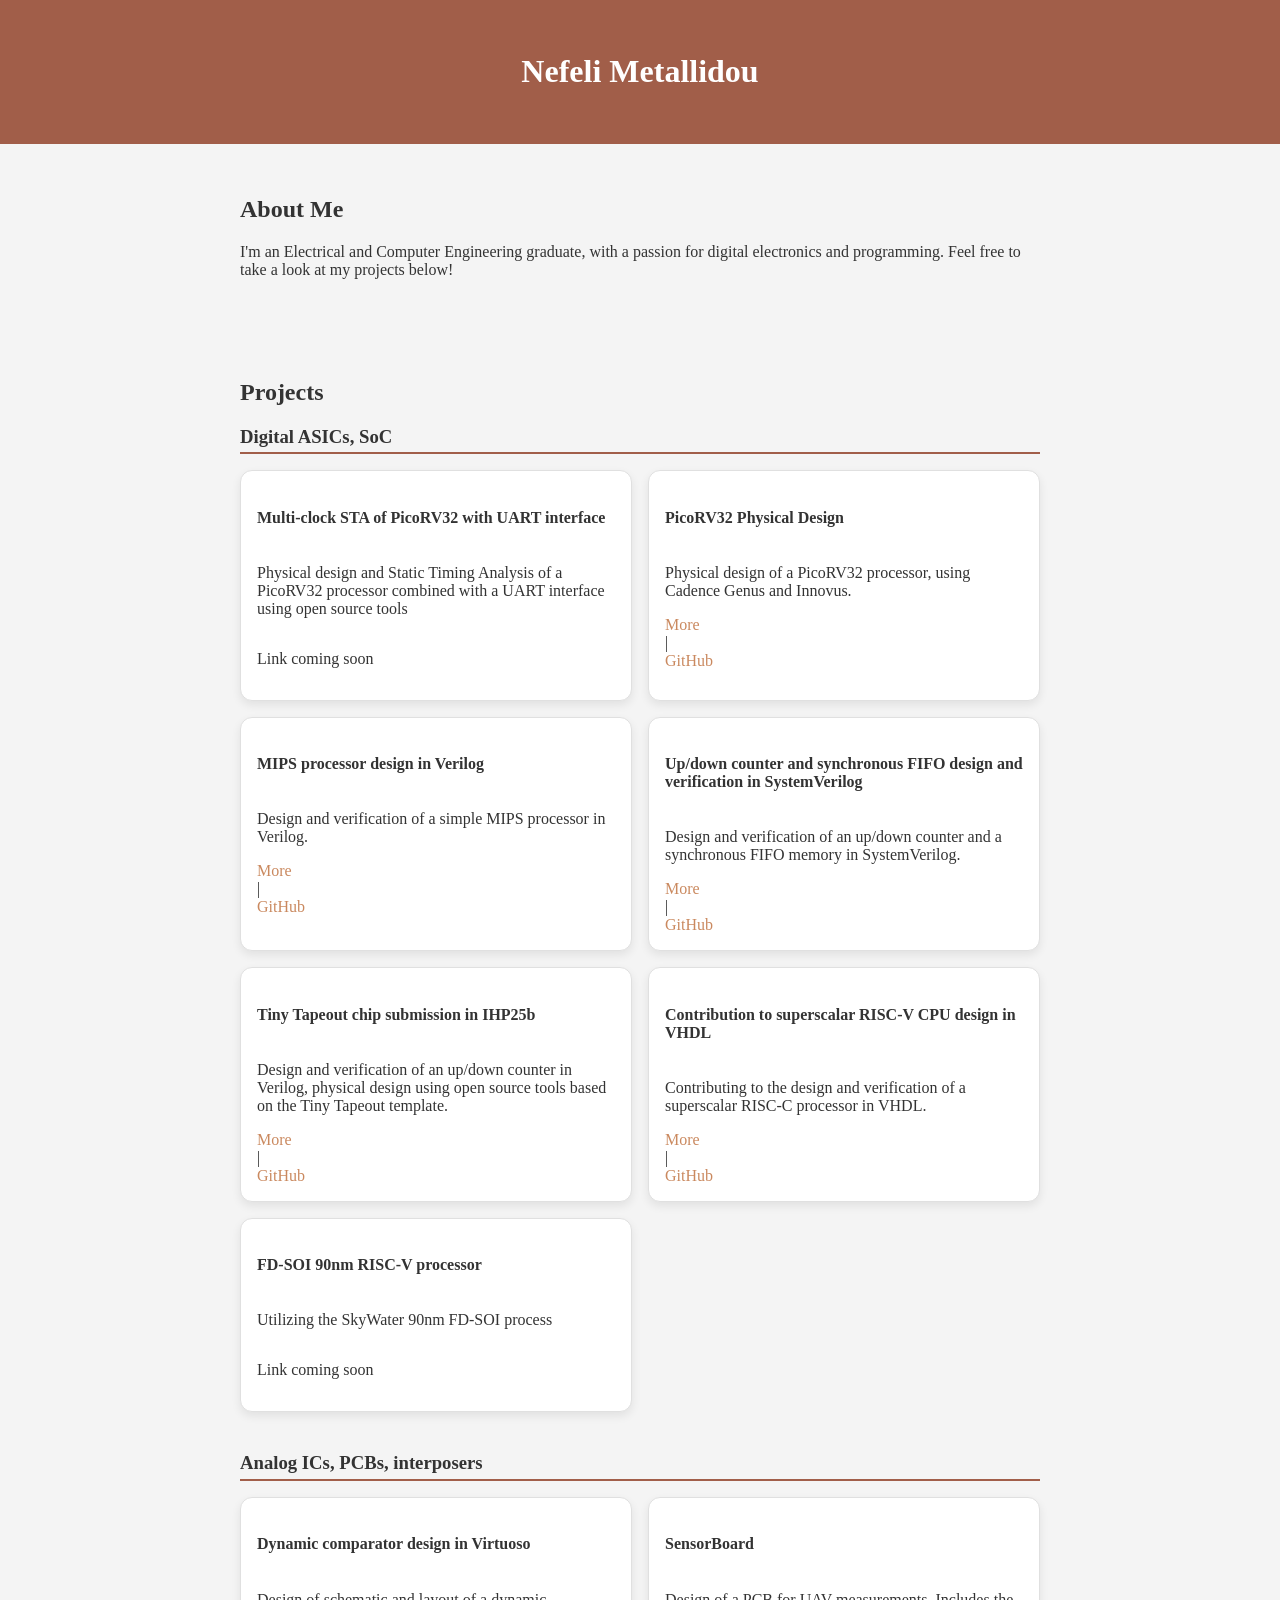
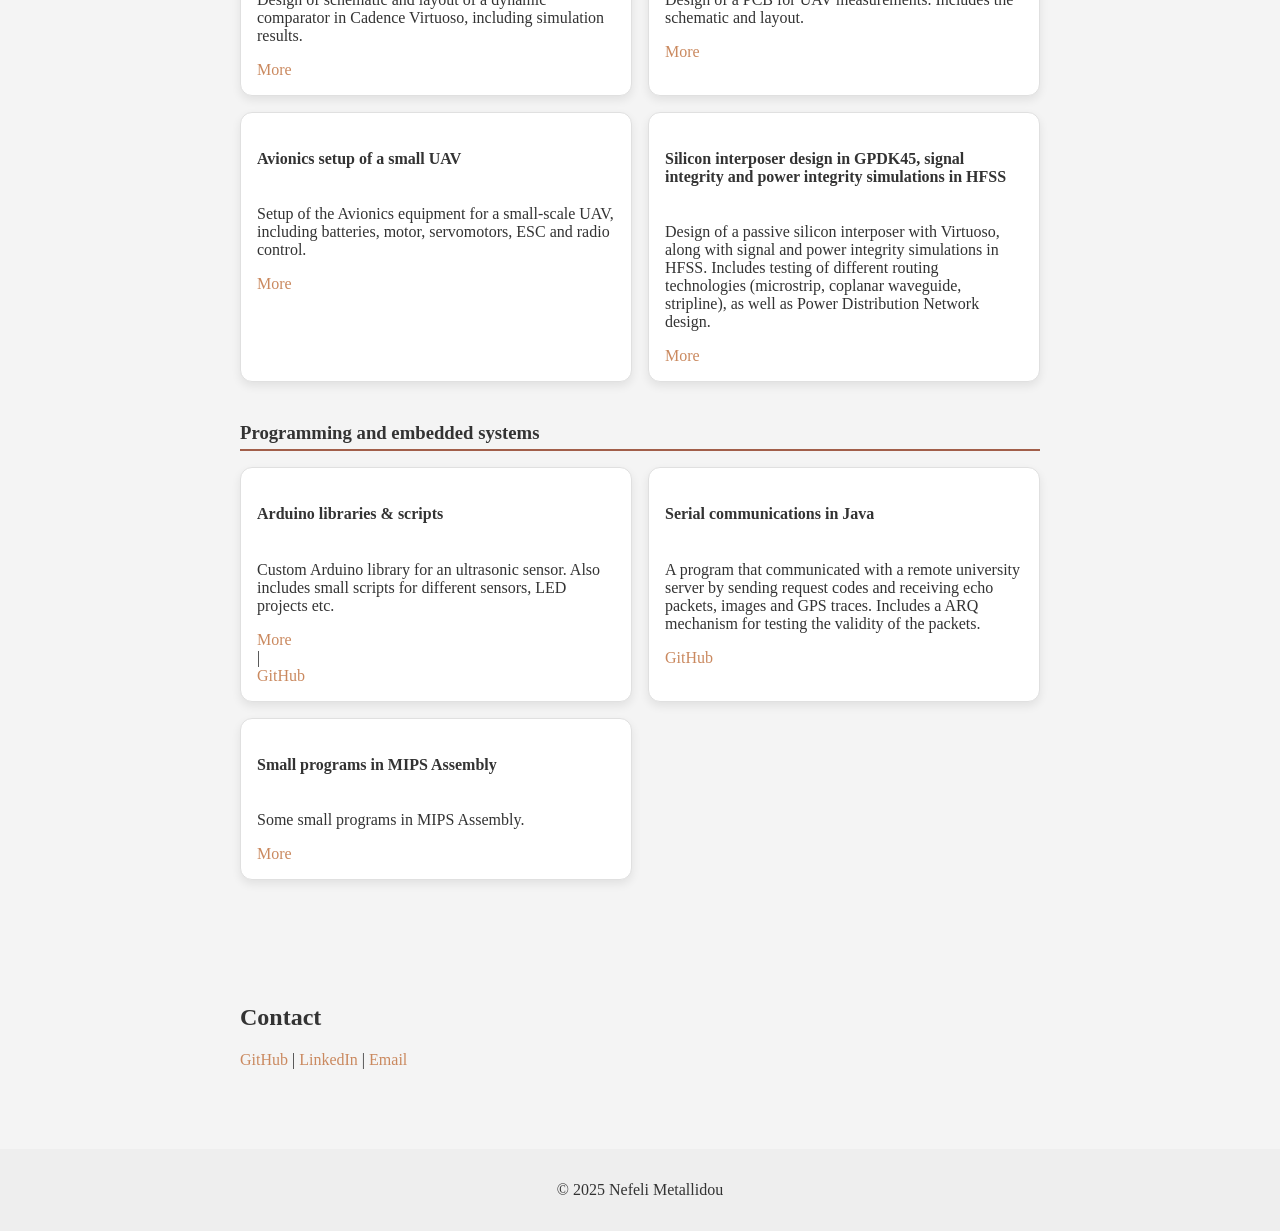
==== index.html @ 7802fba4 "Add files via upload" ====
<!DOCTYPE html>
<html lang="en">
<head>
  <meta charset="UTF-8" />
  <meta name="viewport" content="width=device-width, initial-scale=1.0" />
  <title>Nefeli Metallidou</title>
  <style>
    body {
      font-family: Verdana;
      background: #f4f4f4;
      color: #333;
      margin: 0;
      padding: 0;
    }
    header {
      background: #A15E49;
      color: white;
      padding: 2rem;
      text-align: center;
    }
    section {
      padding: 2rem;
      max-width: 800px;
      margin: auto;
    }
	.project-section {
	  margin-bottom: 2.5rem;
	}

	.project-section h3 {
	  border-bottom: 2px solid #A15E49;
	  padding-bottom: 0.3rem;
	  margin-bottom: 1rem;
	}

	.projects {
	  display: grid;
	  grid-template-columns: repeat(auto-fit, minmax(280px, 1fr));
	  gap: 1rem;
	}

	.project-card {
	  background: #ffffff;
	  padding: 1rem;
	  border-radius: 12px;
	  box-shadow: 0 4px 10px rgba(0, 0, 0, 0.08);
	  border: 1px solid #e0e0e0;
	  transition: transform 0.2s ease, box-shadow 0.2s ease;
	  display: flex;
	  flex-direction: column;
	  overflow: hidden;
	}

	.project-card:hover {
	  transform: translateY(-4px);
	  box-shadow: 0 8px 16px rgba(0, 0, 0, 0.12);
	}

	.project-image {
	  width: 100%;
	  height: auto;
	  border-radius: 8px;
	  margin-bottom: 1rem;
	  object-fit: cover;
	}

	.project-content h4 {
	  margin: 0 0 0.5rem;
	  font-size: 1.1rem;
	  color: #2c3e50;
	}

	.project-content p {
	  font-size: 0.95rem;
	  color: #555;
	  margin-bottom: 1rem;
	}

	.project-link {
	  color: #3498db;
	  font-weight: bold;
	  text-decoration: none;
	}

	.project-link:hover {
	  text-decoration: underline;
	}
	
    footer {
      text-align: center;
      padding: 1rem;
      background: #eee;
      margin-top: 2rem;
    }
    a {
      color: #CA895F;
      text-decoration: none;
    }
  </style>
</head>
<body>

  <header>
    <h1>Nefeli Metallidou</h1>
    <p></p>
  </header>

  <section>
    <h2>About Me</h2>
    <p>
      I'm an Electrical and Computer Engineering graduate, with a passion for digital electronics and programming. Feel free to take a look at my projects below!
    </p>
  </section>

  <section>
    <h2>Projects</h2>
	
	<!-- Digital section -->
	<div class="project-section">
		<h3>Digital ASICs, SoC</h3>
		<div class="projects">
			<div class="project-card">
				<h4>Multi-clock STA of PicoRV32 with UART interface</h4>
				<p>Physical design and Static Timing Analysis of a PicoRV32 processor combined with a UART interface using open source tools</p>
				<p>Link coming soon</p>
			 </div>
			 <div class="project-card">
				<h4>PicoRV32 Physical Design</h4>
				<p>Physical design of a PicoRV32 processor, using Cadence Genus and Innovus.</p>
				<a href="proj-picorv-physical.html">More</a> | <a href="https://github.com/nefelimet/picorv32-physical-design" target="_blank">GitHub</a>
			 </div>
			 <div class="project-card">
				<h4>MIPS processor design in Verilog</h4>
				<p>Design and verification of a simple MIPS processor in Verilog.</p>
				<a href="proj-mips-verilog.html">More</a> | <a href="https://github.com/nefelimet/mips-verilog" target="_blank">GitHub</a>
			 </div>
			 <div class="project-card">
				<h4>Up/down counter and synchronous FIFO design and verification in SystemVerilog</h4>
				<p>Design and verification of an up/down counter and a synchronous FIFO memory in SystemVerilog.</p>
				<a href="proj-systemverilog.html">More</a> | <a href="https://github.com/nefelimet/SystemVerilog-project" target="_blank">GitHub</a>
			 </div>
			 <div class="project-card">
				<h4>Tiny Tapeout chip submission in IHP25b</h4>
				<p>Design and verification of an up/down counter in Verilog, physical design using open source tools based on the Tiny Tapeout template.</p>
				<a href="proj-tiny-tapeout.html">More</a> | <a href="https://github.com/nefelimet/tt-updown-counter" target="_blank">GitHub</a>
			 </div>
			 <div class="project-card">
				<h4>Contribution to superscalar RISC-V CPU design in VHDL</h4>
				<p>Contributing to the design and verification of a superscalar RISC-C processor in VHDL.</p>
				<a href="proj-contrib-superscalar.html">More</a> | <a href="https://github.com/NoridelHerron/SUPERSCALAR_CPU" target="_blank">GitHub</a>
			 </div>
			<div class="project-card">
				<h4>FD-SOI 90nm RISC-V processor</h4>
				<p>Utilizing the SkyWater 90nm FD-SOI process</p>
				<p>Link coming soon</p>
			</div>
		</div>
	</div>
	
	
	<!-- Analog section -->
	<div class="project-section">
		<h3>Analog ICs, PCBs, interposers</h3>
		<div class="projects">
			<div class="project-card">
				<h4>Dynamic comparator design in Virtuoso</h4>
				<p>Design of schematic and layout of a dynamic comparator in Cadence Virtuoso, including simulation results.</p>
				<a href="proj-dyn-comp.html">More</a>
			</div>
			<div class="project-card">
				<h4>SensorBoard</h4>
				<p>Design of a PCB for UAV measurements. Includes the schematic and layout.</p>
				<a href="proj-sensor-board.html">More</a>
			</div>
			<div class="project-card">
				<h4>Avionics setup of a small UAV</h4>
				<p>Setup of the Avionics equipment for a small-scale UAV, including batteries, motor, servomotors, ESC and radio control.</p>
				<a href="proj-avionics.html">More</a>
			</div>
			<div class="project-card">
				<h4>Silicon interposer design in GPDK45, signal integrity and power integrity simulations in HFSS</h4>
				<p>Design of a passive silicon interposer with Virtuoso, along with signal and power integrity simulations in HFSS. Includes testing of different routing technologies (microstrip, coplanar waveguide, stripline), as well as Power Distribution Network design.</p>
				<a href="proj-interposer.html">More</a>
			</div>
		</div>
	</div>
	
	
	<!-- Other section -->
	<div class="project-section">
		<h3>Programming and embedded systems</h3>
		<div class="projects">
			<div class="project-card">
				<h4>Arduino libraries & scripts</h4>
				<p>Custom Arduino library for an ultrasonic sensor. Also includes small scripts for different sensors, LED projects etc.</p>
				<a href="proj-arduino.html">More</a> | <a href="https://github.com/nefelimet/Arduino-Projects" target="_blank">GitHub</a>
			</div>
			<div class="project-card">
				<h4>Serial communications in Java</h4>
				<p>A program that communicated with a remote university server by sending request codes and receiving echo packets, images and GPS traces. Includes a ARQ mechanism for testing the validity of the packets.</p>
				<a href="https://github.com/nefelimet/picorv32-physical-design" target="_blank">GitHub</a>
			</div>
			<div class="project-card">
				<h4>Small programs in MIPS Assembly</h4>
				<p>Some small programs in MIPS Assembly.</p>
				<a href="proj-assembly.html">More</a>
			</div>
		</div>
	</div>
	

	
	
  </section>

  <section>
    <h2>Contact</h2>
    <p>
      <a href="https://github.com/nefelimet" target="_blank">GitHub</a> |
      <a href="https://linkedin.com/in/nefeli-metallidou" target="_blank">LinkedIn</a> |
      <a href="mailto:met.nefeli@gmail.com">Email</a>
    </p>
  </section>

  <footer>
    <p>© 2025 Nefeli Metallidou</p>
  </footer>

</body>
</html>
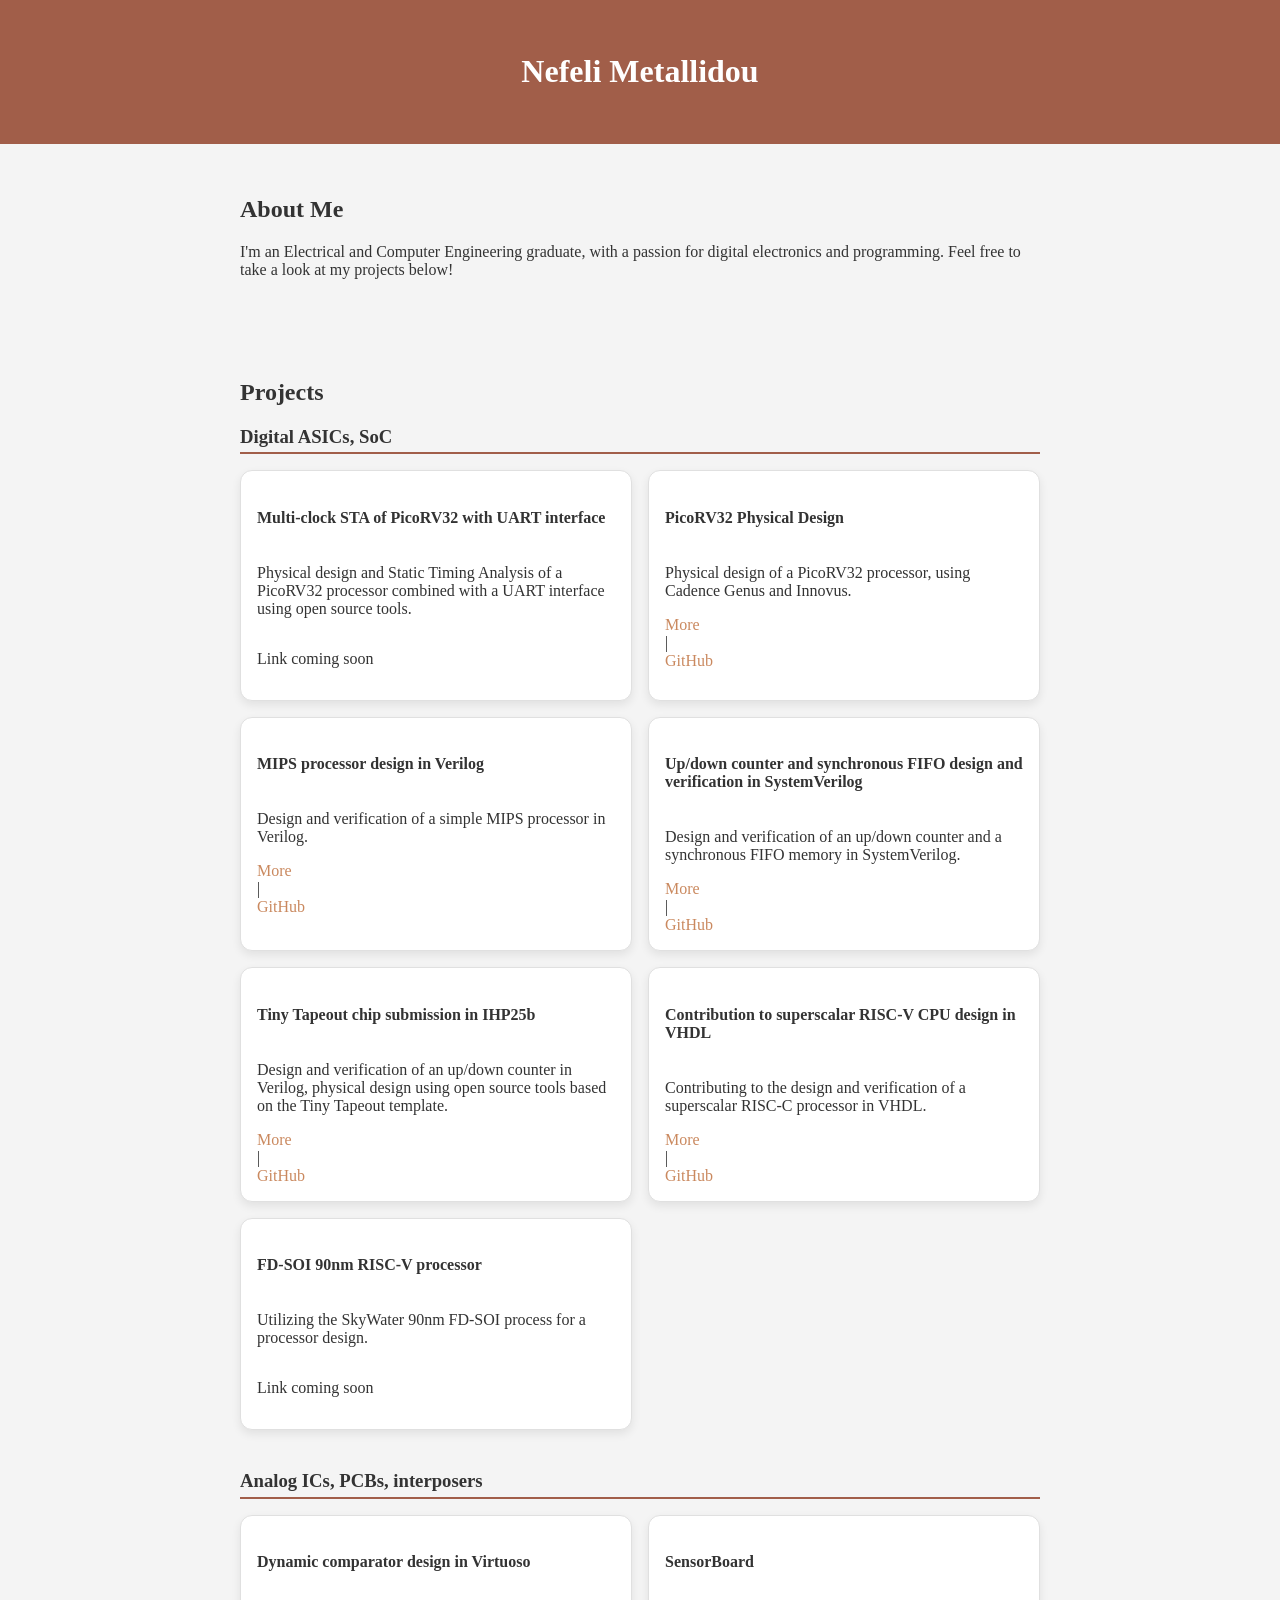
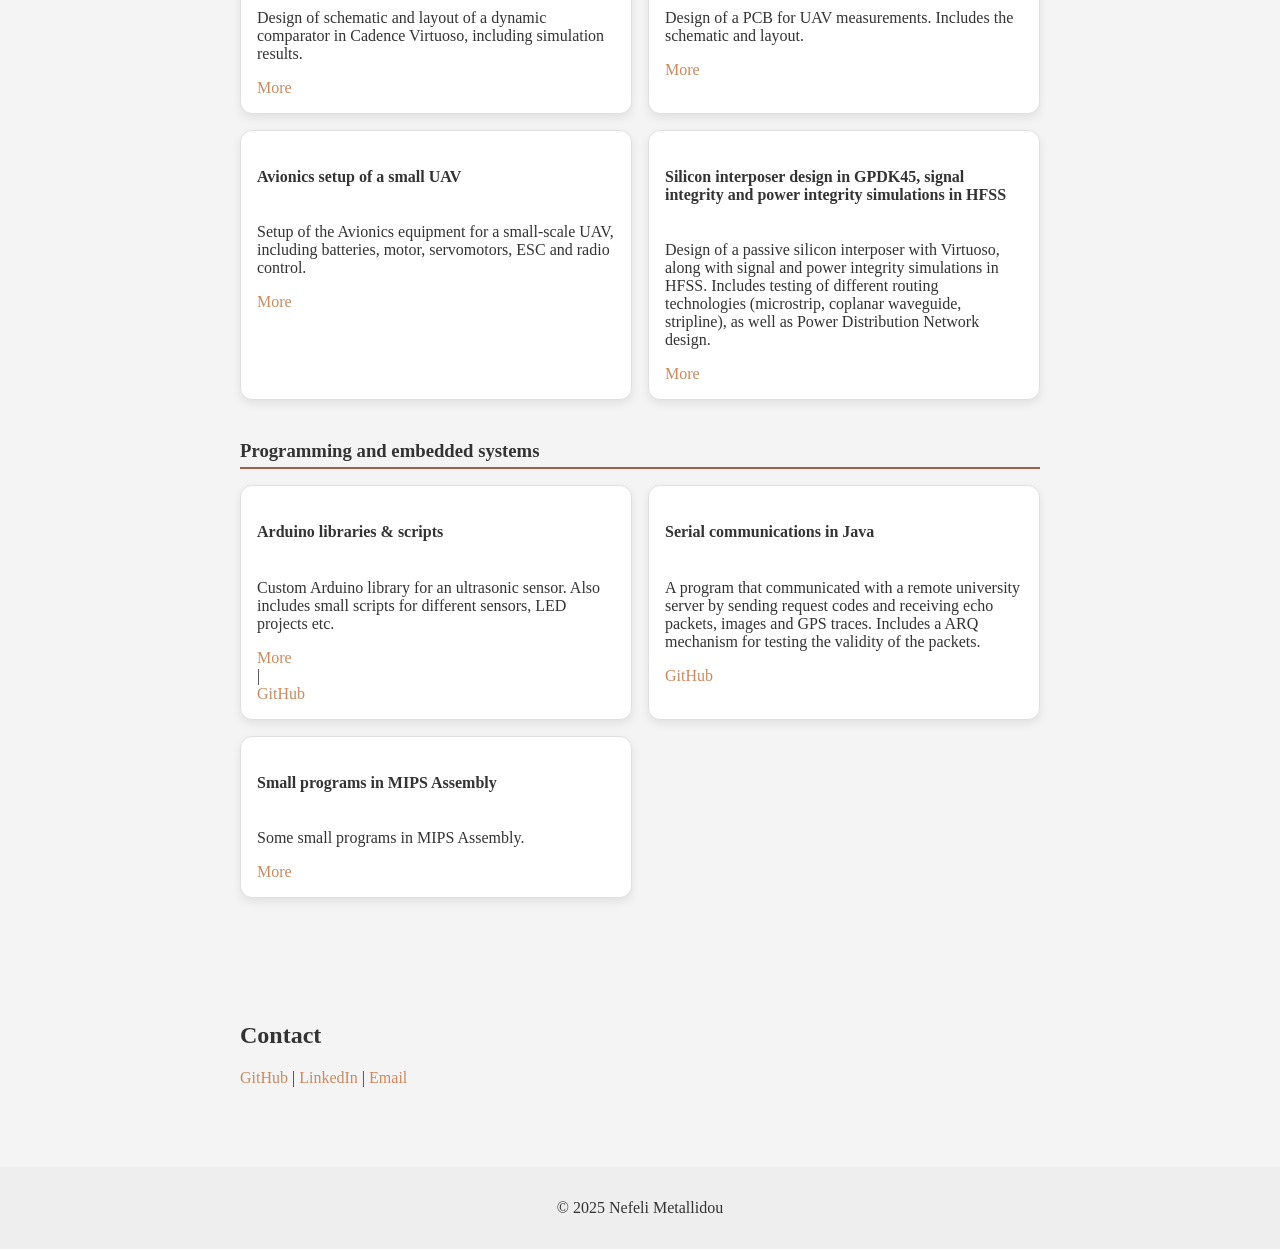
==== commit 1153b8d0: "Update index.html" ====
--- a/index.html
+++ b/index.html
@@ -121,7 +121,7 @@
 		<div class="projects">
 			<div class="project-card">
 				<h4>Multi-clock STA of PicoRV32 with UART interface</h4>
-				<p>Physical design and Static Timing Analysis of a PicoRV32 processor combined with a UART interface using open source tools</p>
+				<p>Physical design and Static Timing Analysis of a PicoRV32 processor combined with a UART interface using open source tools.</p>
 				<p>Link coming soon</p>
 			 </div>
 			 <div class="project-card">
@@ -151,7 +151,7 @@
 			 </div>
 			<div class="project-card">
 				<h4>FD-SOI 90nm RISC-V processor</h4>
-				<p>Utilizing the SkyWater 90nm FD-SOI process</p>
+				<p>Utilizing the SkyWater 90nm FD-SOI process for a processor design.</p>
 				<p>Link coming soon</p>
 			</div>
 		</div>
@@ -170,7 +170,7 @@
 			<div class="project-card">
 				<h4>SensorBoard</h4>
 				<p>Design of a PCB for UAV measurements. Includes the schematic and layout.</p>
-				<a href="proj-sensor-board.html">More</a>
+				<a href="proj-sensorboard.html">More</a>
 			</div>
 			<div class="project-card">
 				<h4>Avionics setup of a small UAV</h4>
@@ -227,4 +227,4 @@
   </footer>
 
 </body>
-</html>+</html>
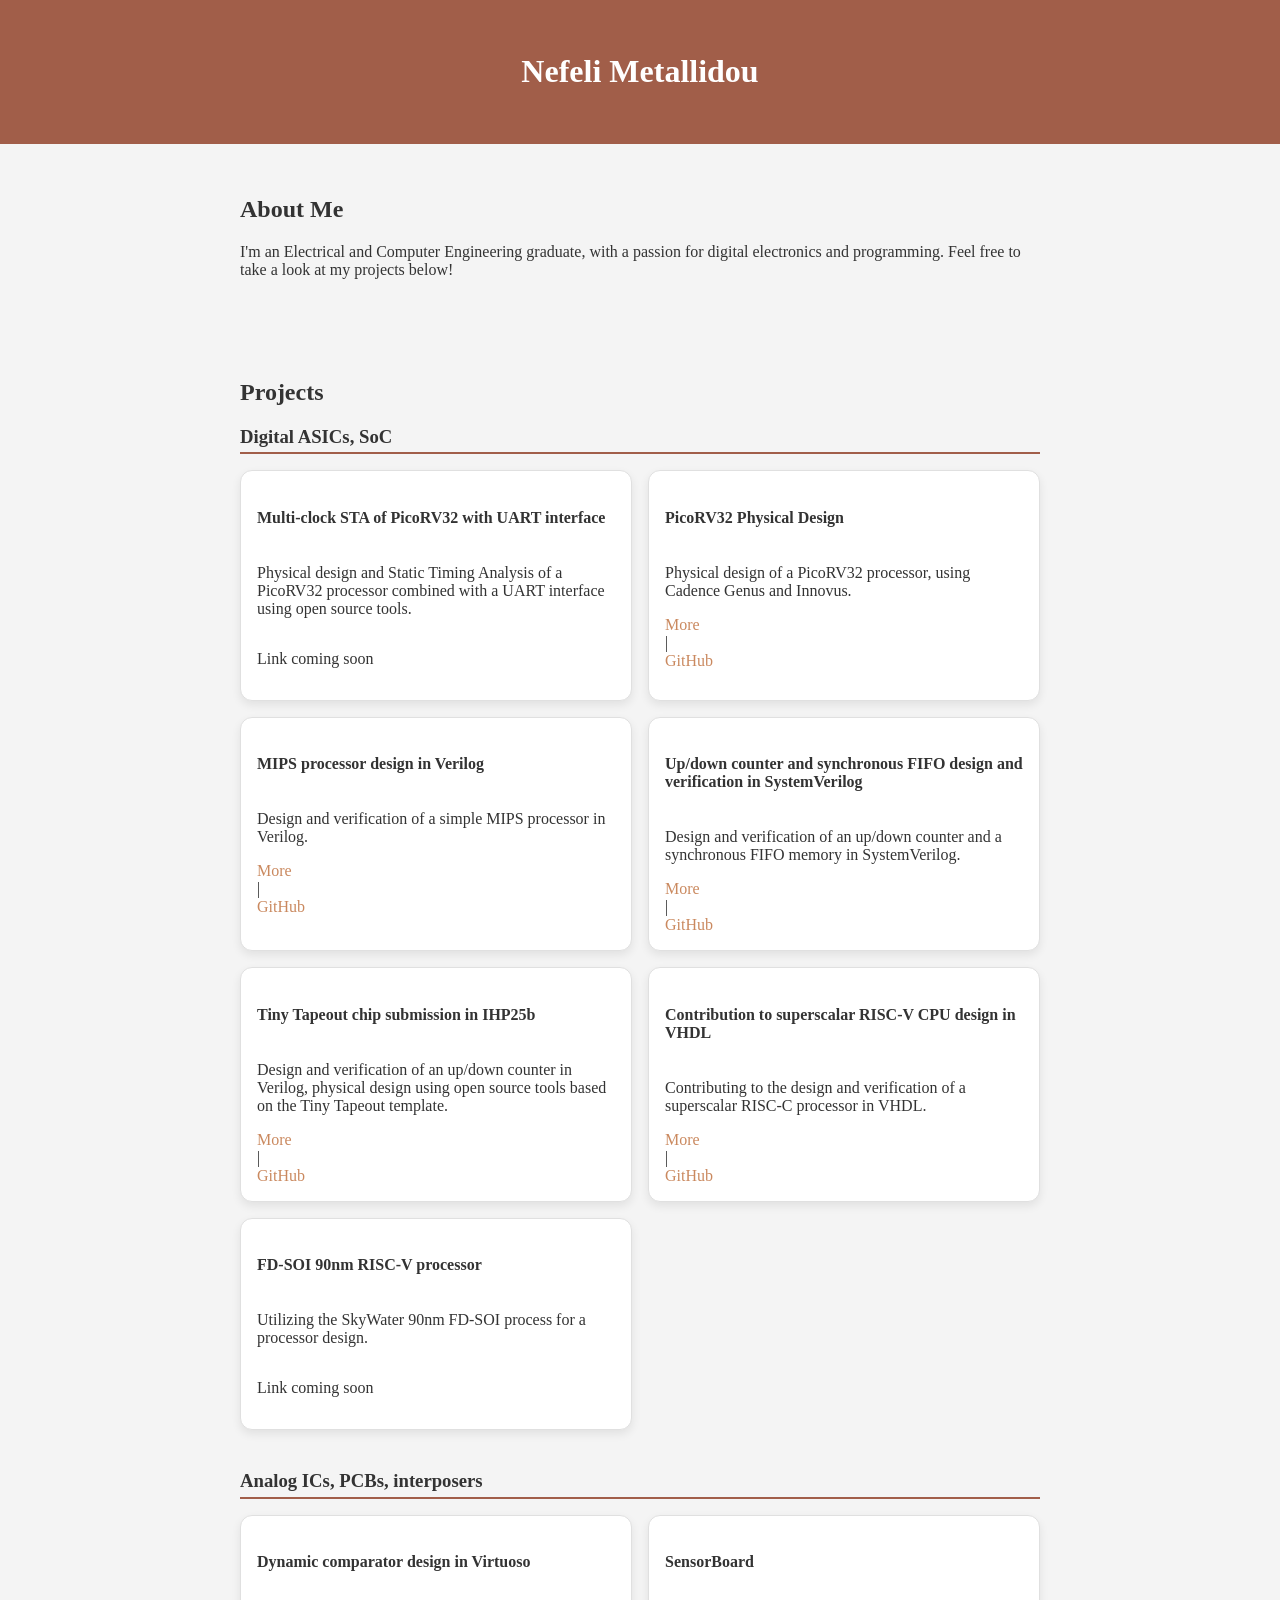
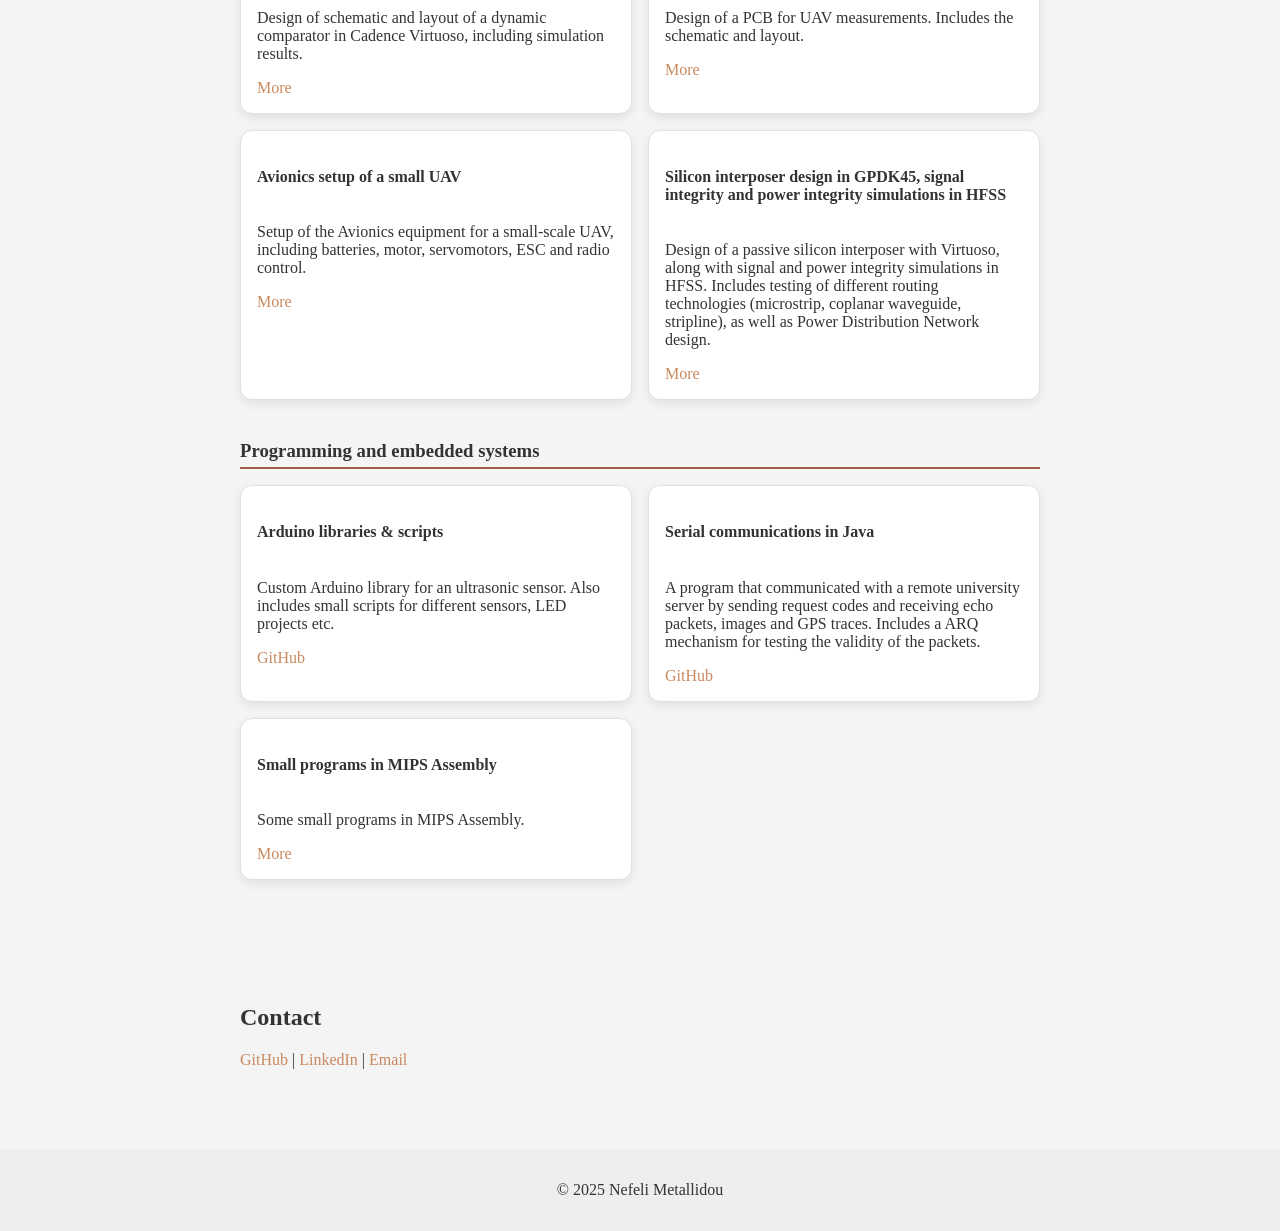
==== commit c35074fe: "Add interposer details" ====
--- a/index.html
+++ b/index.html
@@ -193,7 +193,7 @@
 			<div class="project-card">
 				<h4>Arduino libraries & scripts</h4>
 				<p>Custom Arduino library for an ultrasonic sensor. Also includes small scripts for different sensors, LED projects etc.</p>
-				<a href="proj-arduino.html">More</a> | <a href="https://github.com/nefelimet/Arduino-Projects" target="_blank">GitHub</a>
+				<a href="https://github.com/nefelimet/Arduino-Projects" target="_blank">GitHub</a>
 			</div>
 			<div class="project-card">
 				<h4>Serial communications in Java</h4>
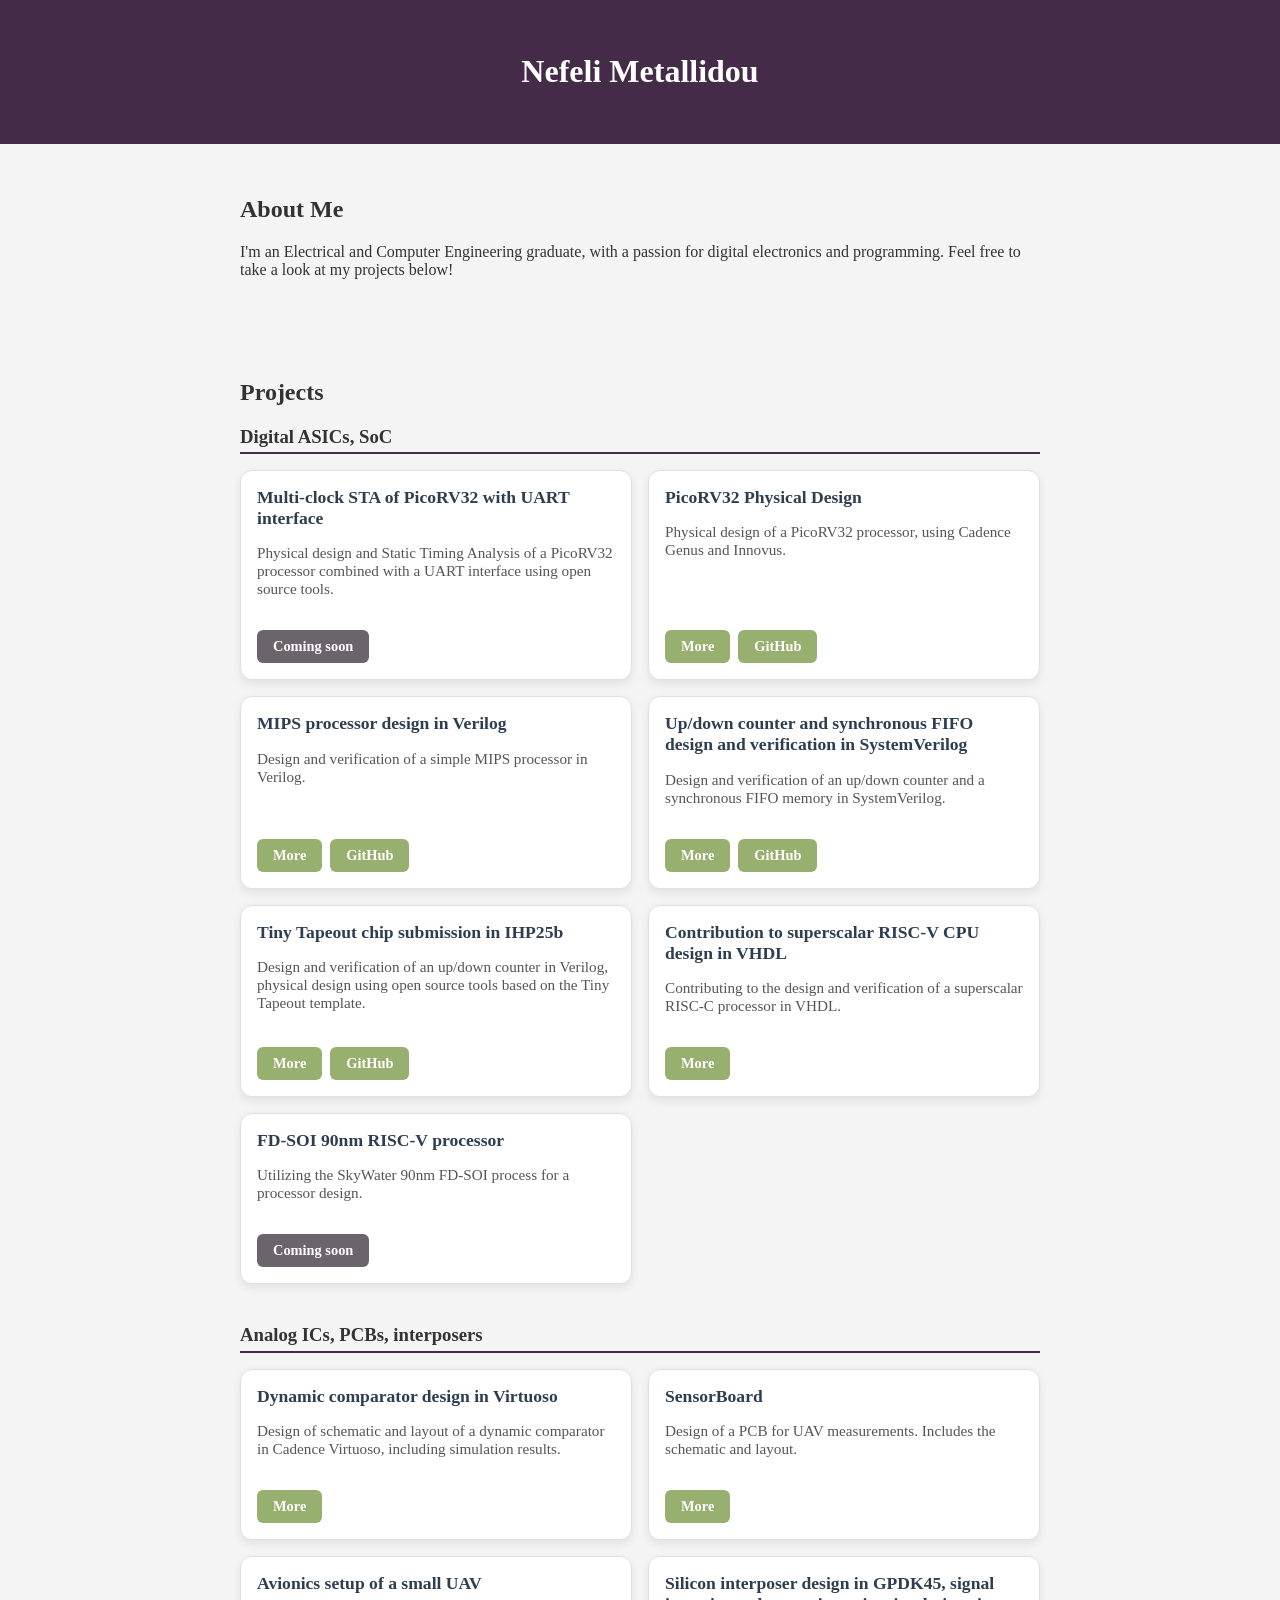
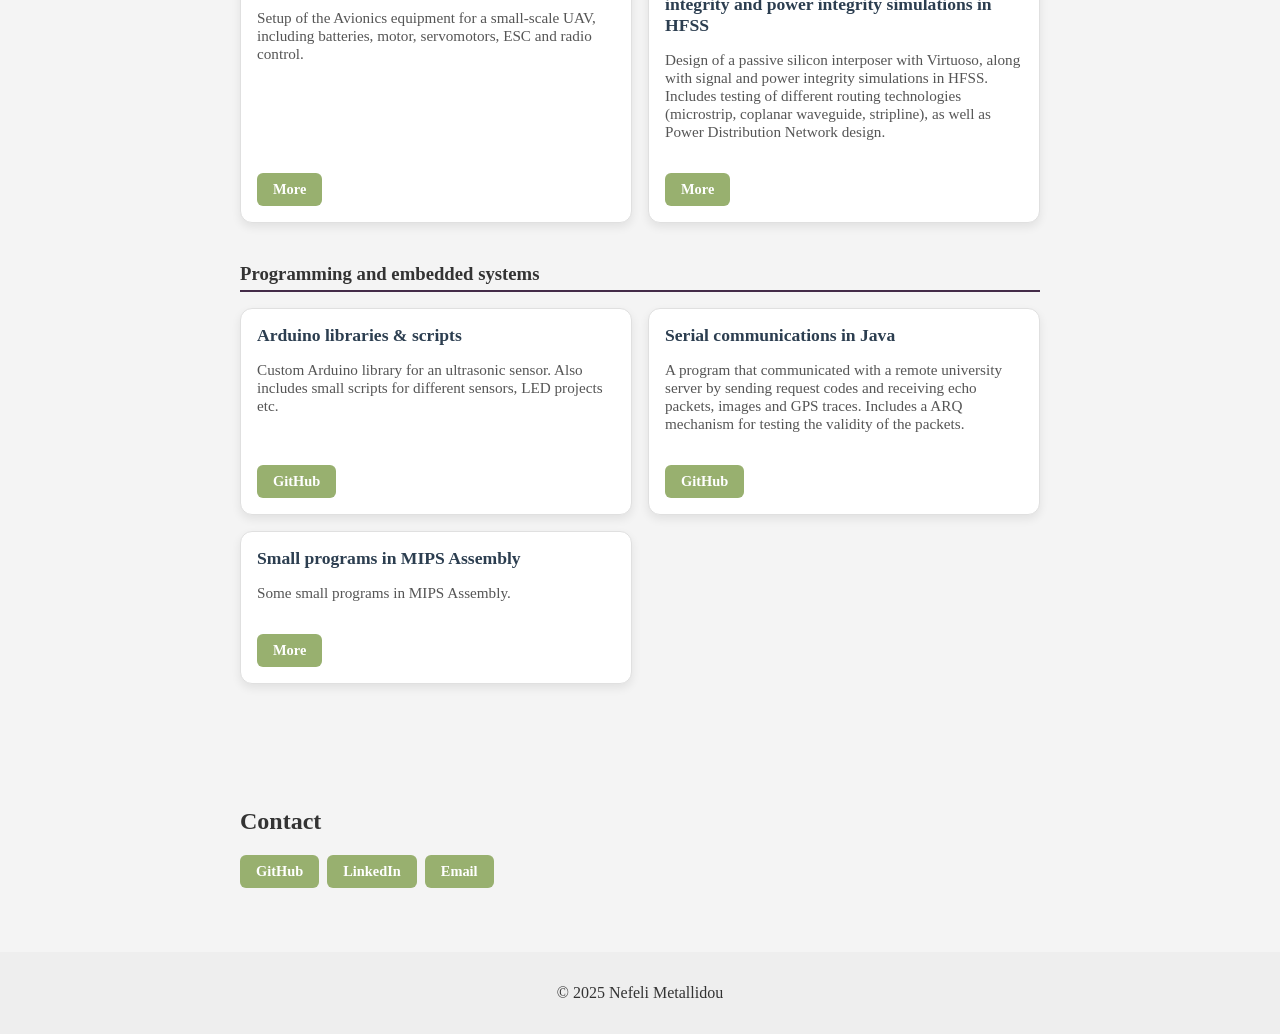
==== commit 4a0839df: "Update index.html Add project buttons" ====
--- a/index.html
+++ b/index.html
@@ -13,7 +13,7 @@
       padding: 0;
     }
     header {
-      background: #A15E49;
+      background: #442B48;
       color: white;
       padding: 2rem;
       text-align: center;
@@ -28,7 +28,7 @@
 	}
 
 	.project-section h3 {
-	  border-bottom: 2px solid #A15E49;
+	  border-bottom: 2px solid #442B48;
 	  padding-bottom: 0.3rem;
 	  margin-bottom: 1rem;
 	}
@@ -47,8 +47,8 @@
 	  border: 1px solid #e0e0e0;
 	  transition: transform 0.2s ease, box-shadow 0.2s ease;
 	  display: flex;
-	  flex-direction: column;
-	  overflow: hidden;
+      flex-direction: column;
+      justify-content: space-between;
 	}
 
 	.project-card:hover {
@@ -77,13 +77,46 @@
 	}
 
 	.project-link {
-	  color: #3498db;
+	  color: #98B06F;
 	  font-weight: bold;
 	  text-decoration: none;
 	}
 
 	.project-link:hover {
 	  text-decoration: underline;
+	}
+	
+	.project-buttons {
+	  display: flex;
+	  justify-content: flex-start;
+	  gap: 0.5rem;
+	  margin-top: 1rem;
+	  flex-wrap: wrap;
+	}
+
+	.btn {
+	  padding: 0.5rem 1rem;
+	  background-color: #98B06F;
+	  color: white;
+	  text-decoration: none;
+	  border-radius: 6px;
+	  font-weight: bold;
+	  font-size: 0.9rem;
+	  transition: background-color 0.2s ease;
+	}
+
+	.btn:hover {
+	  background-color: #B4DC6E;
+	}
+
+	.coming-soon {
+	  padding: 0.5rem 1rem;
+	  background-color: #6C646D;
+	  color: #fff;
+	  border-radius: 6px;
+	  font-size: 0.9rem;
+	  font-weight: bold;
+	  display: inline-block;
 	}
 	
     footer {
@@ -93,7 +126,7 @@
       margin-top: 2rem;
     }
     a {
-      color: #CA895F;
+      color: #726E60;
       text-decoration: none;
     }
   </style>
@@ -120,39 +153,71 @@
 		<h3>Digital ASICs, SoC</h3>
 		<div class="projects">
 			<div class="project-card">
-				<h4>Multi-clock STA of PicoRV32 with UART interface</h4>
-				<p>Physical design and Static Timing Analysis of a PicoRV32 processor combined with a UART interface using open source tools.</p>
-				<p>Link coming soon</p>
-			 </div>
-			 <div class="project-card">
-				<h4>PicoRV32 Physical Design</h4>
-				<p>Physical design of a PicoRV32 processor, using Cadence Genus and Innovus.</p>
-				<a href="proj-picorv-physical.html">More</a> | <a href="https://github.com/nefelimet/picorv32-physical-design" target="_blank">GitHub</a>
-			 </div>
-			 <div class="project-card">
-				<h4>MIPS processor design in Verilog</h4>
-				<p>Design and verification of a simple MIPS processor in Verilog.</p>
-				<a href="proj-mips-verilog.html">More</a> | <a href="https://github.com/nefelimet/mips-verilog" target="_blank">GitHub</a>
-			 </div>
-			 <div class="project-card">
-				<h4>Up/down counter and synchronous FIFO design and verification in SystemVerilog</h4>
-				<p>Design and verification of an up/down counter and a synchronous FIFO memory in SystemVerilog.</p>
-				<a href="proj-systemverilog.html">More</a> | <a href="https://github.com/nefelimet/SystemVerilog-project" target="_blank">GitHub</a>
-			 </div>
-			 <div class="project-card">
-				<h4>Tiny Tapeout chip submission in IHP25b</h4>
-				<p>Design and verification of an up/down counter in Verilog, physical design using open source tools based on the Tiny Tapeout template.</p>
-				<a href="proj-tiny-tapeout.html">More</a> | <a href="https://github.com/nefelimet/tt-updown-counter" target="_blank">GitHub</a>
-			 </div>
-			 <div class="project-card">
-				<h4>Contribution to superscalar RISC-V CPU design in VHDL</h4>
-				<p>Contributing to the design and verification of a superscalar RISC-C processor in VHDL.</p>
-				<a href="proj-contrib-superscalar.html">More</a> | <a href="https://github.com/NoridelHerron/SUPERSCALAR_CPU" target="_blank">GitHub</a>
-			 </div>
-			<div class="project-card">
-				<h4>FD-SOI 90nm RISC-V processor</h4>
-				<p>Utilizing the SkyWater 90nm FD-SOI process for a processor design.</p>
-				<p>Link coming soon</p>
+				<div class="project-content">
+				  <h4>Multi-clock STA of PicoRV32 with UART interface</h4>
+				  <p>Physical design and Static Timing Analysis of a PicoRV32 processor combined with a UART interface using open source tools.</p>
+				</div>
+				<div class="project-buttons">
+				  <span class="coming-soon">Coming soon</span>
+				</div>
+			 </div>
+			 <div class="project-card">
+				<div class="project-content">
+				  <h4>PicoRV32 Physical Design</h4>
+				  <p>Physical design of a PicoRV32 processor, using Cadence Genus and Innovus.</p>
+				</div>
+				<div class="project-buttons">
+				  <a href="proj-picorv-physical.html" class="btn">More</a>
+				  <a href="https://github.com/nefelimet/picorv32-physical-design" class="btn" target="_blank">GitHub</a>
+				</div>
+			 </div>
+			 <div class="project-card">
+				<div class="project-content">
+				  <h4>MIPS processor design in Verilog</h4>
+				  <p>Design and verification of a simple MIPS processor in Verilog.</p>
+				</div>
+				<div class="project-buttons">
+				  <a href="proj-mips-verilog.html" class="btn">More</a>
+				  <a href="https://github.com/nefelimet/mips-verilog" class="btn" target="_blank">GitHub</a>
+				</div>
+			 </div>
+			 <div class="project-card">
+				<div class="project-content">
+				  <h4>Up/down counter and synchronous FIFO design and verification in SystemVerilog</h4>
+				  <p>Design and verification of an up/down counter and a synchronous FIFO memory in SystemVerilog.</p>
+				</div>
+				<div class="project-buttons">
+				  <a href="proj-systemverilog.html" class="btn">More</a>
+				  <a href="https://github.com/nefelimet/SystemVerilog-project" class="btn" target="_blank">GitHub</a>
+				</div>
+			 </div>
+			 <div class="project-card">
+				<div class="project-content">
+				  <h4>Tiny Tapeout chip submission in IHP25b</h4>
+				  <p>Design and verification of an up/down counter in Verilog, physical design using open source tools based on the Tiny Tapeout template.</p>
+				</div>
+				<div class="project-buttons">
+				  <a href="proj-tiny-tapeout.html" class="btn">More</a>
+				  <a href="https://github.com/nefelimet/tt-updown-counter" class="btn" target="_blank">GitHub</a>
+				</div>
+			 </div>
+			 <div class="project-card">
+				<div class="project-content">
+				  <h4>Contribution to superscalar RISC-V CPU design in VHDL</h4>
+				  <p>Contributing to the design and verification of a superscalar RISC-C processor in VHDL.</p>
+				</div>
+				<div class="project-buttons">
+				  <a href="proj-contrib-superscalar.html" class="btn">More</a>
+				</div>
+			 </div>
+			<div class="project-card">
+				<div class="project-content">
+				  <h4>FD-SOI 90nm RISC-V processor</h4>
+				  <p>Utilizing the SkyWater 90nm FD-SOI process for a processor design.</p>
+				</div>
+				<div class="project-buttons">
+				  <span class="coming-soon">Coming soon</span>
+				</div>
 			</div>
 		</div>
 	</div>
@@ -163,24 +228,40 @@
 		<h3>Analog ICs, PCBs, interposers</h3>
 		<div class="projects">
 			<div class="project-card">
-				<h4>Dynamic comparator design in Virtuoso</h4>
-				<p>Design of schematic and layout of a dynamic comparator in Cadence Virtuoso, including simulation results.</p>
-				<a href="proj-dyn-comp.html">More</a>
-			</div>
-			<div class="project-card">
-				<h4>SensorBoard</h4>
-				<p>Design of a PCB for UAV measurements. Includes the schematic and layout.</p>
-				<a href="proj-sensorboard.html">More</a>
-			</div>
-			<div class="project-card">
-				<h4>Avionics setup of a small UAV</h4>
-				<p>Setup of the Avionics equipment for a small-scale UAV, including batteries, motor, servomotors, ESC and radio control.</p>
-				<a href="proj-avionics.html">More</a>
-			</div>
-			<div class="project-card">
-				<h4>Silicon interposer design in GPDK45, signal integrity and power integrity simulations in HFSS</h4>
-				<p>Design of a passive silicon interposer with Virtuoso, along with signal and power integrity simulations in HFSS. Includes testing of different routing technologies (microstrip, coplanar waveguide, stripline), as well as Power Distribution Network design.</p>
-				<a href="proj-interposer.html">More</a>
+				<div class="project-content">
+				  <h4>Dynamic comparator design in Virtuoso</h4>
+				  <p>Design of schematic and layout of a dynamic comparator in Cadence Virtuoso, including simulation results.</p>
+				</div>
+				<div class="project-buttons">
+				  <a href="proj-dyn-comp.html" class="btn">More</a>
+				</div>
+			</div>
+			<div class="project-card">
+				<div class="project-content">
+				  <h4>SensorBoard</h4>
+				  <p>Design of a PCB for UAV measurements. Includes the schematic and layout.</p>
+				</div>
+				<div class="project-buttons">
+				  <a href="proj-sensorboard.html" class="btn">More</a>
+				</div>
+			</div>
+			<div class="project-card">
+				<div class="project-content">
+				  <h4>Avionics setup of a small UAV</h4>
+				  <p>Setup of the Avionics equipment for a small-scale UAV, including batteries, motor, servomotors, ESC and radio control.</p>
+				</div>
+				<div class="project-buttons">
+				  <a href="proj-avionics.html" class="btn">More</a>
+				</div>
+			</div>
+			<div class="project-card">
+				<div class="project-content">
+				  <h4>Silicon interposer design in GPDK45, signal integrity and power integrity simulations in HFSS</h4>
+				  <p>Design of a passive silicon interposer with Virtuoso, along with signal and power integrity simulations in HFSS. Includes testing of different routing technologies (microstrip, coplanar waveguide, stripline), as well as Power Distribution Network design.</p>
+				</div>
+				<div class="project-buttons">
+				  <a href="proj-inteporser.html" class="btn">More</a>
+				</div>
 			</div>
 		</div>
 	</div>
@@ -191,19 +272,31 @@
 		<h3>Programming and embedded systems</h3>
 		<div class="projects">
 			<div class="project-card">
-				<h4>Arduino libraries & scripts</h4>
-				<p>Custom Arduino library for an ultrasonic sensor. Also includes small scripts for different sensors, LED projects etc.</p>
-				<a href="https://github.com/nefelimet/Arduino-Projects" target="_blank">GitHub</a>
-			</div>
-			<div class="project-card">
-				<h4>Serial communications in Java</h4>
-				<p>A program that communicated with a remote university server by sending request codes and receiving echo packets, images and GPS traces. Includes a ARQ mechanism for testing the validity of the packets.</p>
-				<a href="https://github.com/nefelimet/picorv32-physical-design" target="_blank">GitHub</a>
-			</div>
-			<div class="project-card">
-				<h4>Small programs in MIPS Assembly</h4>
-				<p>Some small programs in MIPS Assembly.</p>
-				<a href="proj-assembly.html">More</a>
+				<div class="project-content">
+				  <h4>Arduino libraries & scripts</h4>
+				  <p>Custom Arduino library for an ultrasonic sensor. Also includes small scripts for different sensors, LED projects etc.</p>
+				</div>
+				<div class="project-buttons">
+				  <a href="https://github.com/nefelimet/Arduino-Projects" class="btn">GitHub</a>
+				</div>
+			</div>
+			<div class="project-card">
+				<div class="project-content">
+				  <h4>Serial communications in Java</h4>
+				  <p>A program that communicated with a remote university server by sending request codes and receiving echo packets, images and GPS traces. Includes a ARQ mechanism for testing the validity of the packets.</p>
+				</div>
+				<div class="project-buttons">
+				  <a href="https://github.com/nefelimet/JavaSerialComms" class="btn">GitHub</a>
+				</div>
+			</div>
+			<div class="project-card">
+				<div class="project-content">
+				  <h4>Small programs in MIPS Assembly</h4>
+				  <p>Some small programs in MIPS Assembly.</p>
+				</div>
+				<div class="project-buttons">
+				  <a href="proj-assembly.html" class="btn">More</a>
+				</div>
 			</div>
 		</div>
 	</div>
@@ -215,11 +308,11 @@
 
   <section>
     <h2>Contact</h2>
-    <p>
-      <a href="https://github.com/nefelimet" target="_blank">GitHub</a> |
-      <a href="https://linkedin.com/in/nefeli-metallidou" target="_blank">LinkedIn</a> |
-      <a href="mailto:met.nefeli@gmail.com">Email</a>
-    </p>
+		<div class="project-buttons">
+		  <a href="https://github.com/nefelimet" class="btn">GitHub</a>
+		  <a href="https://linkedin.com/in/nefeli-metallidou" class="btn">LinkedIn</a>
+		  <a href="mailto:met.nefeli@gmail.com" class="btn">Email</a>
+		</div>
   </section>
 
   <footer>
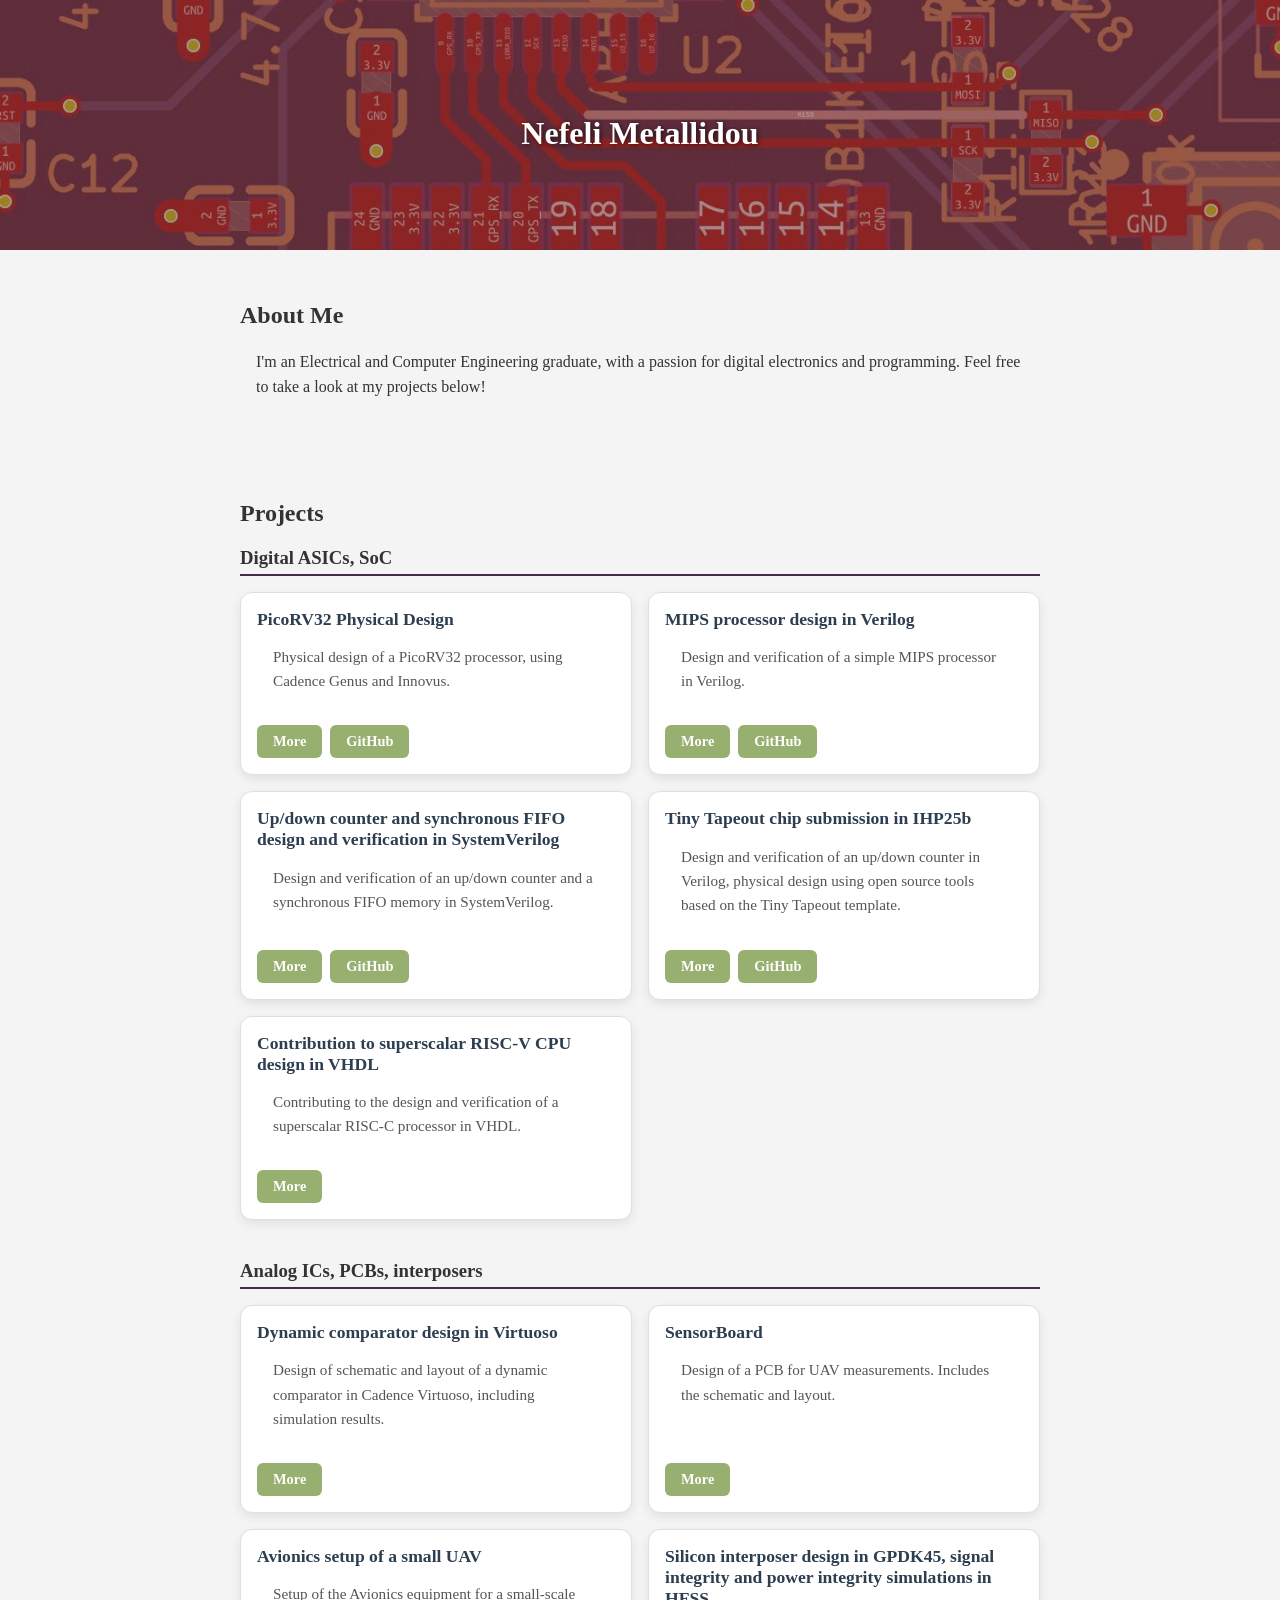
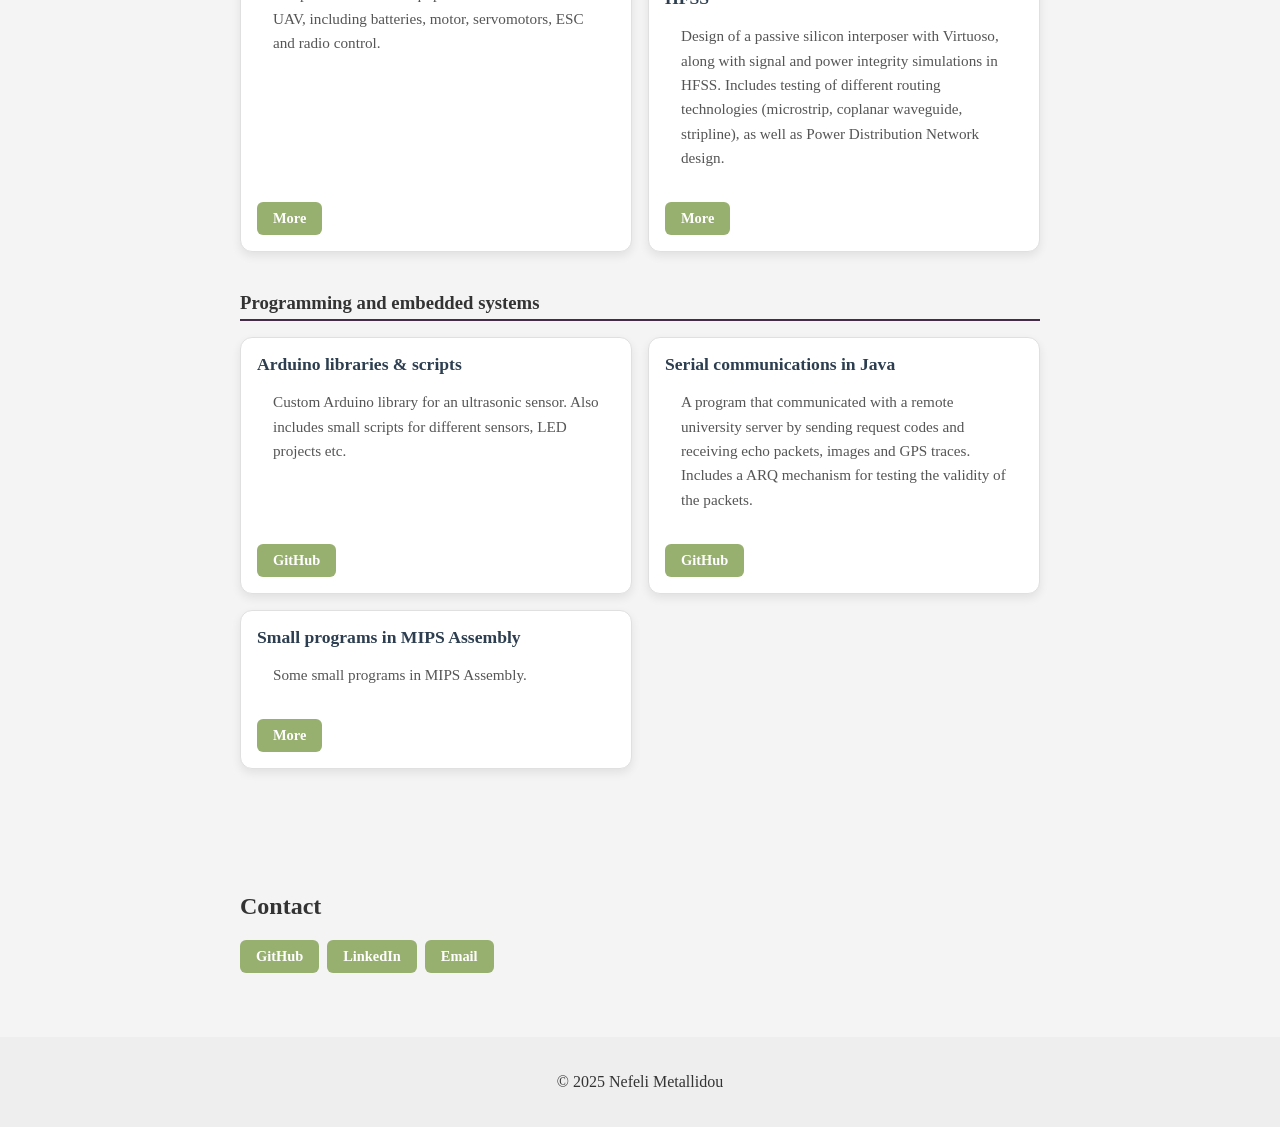
==== commit 6e1eac0c: "Add css file, change cover" ====
--- a/index.html
+++ b/index.html
@@ -4,139 +4,14 @@
   <meta charset="UTF-8" />
   <meta name="viewport" content="width=device-width, initial-scale=1.0" />
   <title>Nefeli Metallidou</title>
-  <style>
-    body {
-      font-family: Verdana;
-      background: #f4f4f4;
-      color: #333;
-      margin: 0;
-      padding: 0;
-    }
-    header {
-      background: #442B48;
-      color: white;
-      padding: 2rem;
-      text-align: center;
-    }
-    section {
-      padding: 2rem;
-      max-width: 800px;
-      margin: auto;
-    }
-	.project-section {
-	  margin-bottom: 2.5rem;
-	}
-
-	.project-section h3 {
-	  border-bottom: 2px solid #442B48;
-	  padding-bottom: 0.3rem;
-	  margin-bottom: 1rem;
-	}
-
-	.projects {
-	  display: grid;
-	  grid-template-columns: repeat(auto-fit, minmax(280px, 1fr));
-	  gap: 1rem;
-	}
-
-	.project-card {
-	  background: #ffffff;
-	  padding: 1rem;
-	  border-radius: 12px;
-	  box-shadow: 0 4px 10px rgba(0, 0, 0, 0.08);
-	  border: 1px solid #e0e0e0;
-	  transition: transform 0.2s ease, box-shadow 0.2s ease;
-	  display: flex;
-      flex-direction: column;
-      justify-content: space-between;
-	}
-
-	.project-card:hover {
-	  transform: translateY(-4px);
-	  box-shadow: 0 8px 16px rgba(0, 0, 0, 0.12);
-	}
-
-	.project-image {
-	  width: 100%;
-	  height: auto;
-	  border-radius: 8px;
-	  margin-bottom: 1rem;
-	  object-fit: cover;
-	}
-
-	.project-content h4 {
-	  margin: 0 0 0.5rem;
-	  font-size: 1.1rem;
-	  color: #2c3e50;
-	}
-
-	.project-content p {
-	  font-size: 0.95rem;
-	  color: #555;
-	  margin-bottom: 1rem;
-	}
-
-	.project-link {
-	  color: #98B06F;
-	  font-weight: bold;
-	  text-decoration: none;
-	}
-
-	.project-link:hover {
-	  text-decoration: underline;
-	}
-	
-	.project-buttons {
-	  display: flex;
-	  justify-content: flex-start;
-	  gap: 0.5rem;
-	  margin-top: 1rem;
-	  flex-wrap: wrap;
-	}
-
-	.btn {
-	  padding: 0.5rem 1rem;
-	  background-color: #98B06F;
-	  color: white;
-	  text-decoration: none;
-	  border-radius: 6px;
-	  font-weight: bold;
-	  font-size: 0.9rem;
-	  transition: background-color 0.2s ease;
-	}
-
-	.btn:hover {
-	  background-color: #B4DC6E;
-	}
-
-	.coming-soon {
-	  padding: 0.5rem 1rem;
-	  background-color: #6C646D;
-	  color: #fff;
-	  border-radius: 6px;
-	  font-size: 0.9rem;
-	  font-weight: bold;
-	  display: inline-block;
-	}
-	
-    footer {
-      text-align: center;
-      padding: 1rem;
-      background: #eee;
-      margin-top: 2rem;
-    }
-    a {
-      color: #726E60;
-      text-decoration: none;
-    }
-  </style>
+  <link rel="stylesheet" href="css/style.css">
 </head>
 <body>
-
-  <header>
+  <div class="cover-container">
+    <img src="images/cover.jpg" alt="Cover Image">
+	<div class="overlay"></div>
     <h1>Nefeli Metallidou</h1>
-    <p></p>
-  </header>
+  </div>
 
   <section>
     <h2>About Me</h2>
@@ -152,15 +27,6 @@
 	<div class="project-section">
 		<h3>Digital ASICs, SoC</h3>
 		<div class="projects">
-			<div class="project-card">
-				<div class="project-content">
-				  <h4>Multi-clock STA of PicoRV32 with UART interface</h4>
-				  <p>Physical design and Static Timing Analysis of a PicoRV32 processor combined with a UART interface using open source tools.</p>
-				</div>
-				<div class="project-buttons">
-				  <span class="coming-soon">Coming soon</span>
-				</div>
-			 </div>
 			 <div class="project-card">
 				<div class="project-content">
 				  <h4>PicoRV32 Physical Design</h4>
@@ -210,15 +76,6 @@
 				  <a href="proj-contrib-superscalar.html" class="btn">More</a>
 				</div>
 			 </div>
-			<div class="project-card">
-				<div class="project-content">
-				  <h4>FD-SOI 90nm RISC-V processor</h4>
-				  <p>Utilizing the SkyWater 90nm FD-SOI process for a processor design.</p>
-				</div>
-				<div class="project-buttons">
-				  <span class="coming-soon">Coming soon</span>
-				</div>
-			</div>
 		</div>
 	</div>
 	
@@ -260,7 +117,7 @@
 				  <p>Design of a passive silicon interposer with Virtuoso, along with signal and power integrity simulations in HFSS. Includes testing of different routing technologies (microstrip, coplanar waveguide, stripline), as well as Power Distribution Network design.</p>
 				</div>
 				<div class="project-buttons">
-				  <a href="proj-inteporser.html" class="btn">More</a>
+				  <a href="proj-interposer.html" class="btn">More</a>
 				</div>
 			</div>
 		</div>
--- a/css/style.css
+++ b/css/style.css
@@ -0,0 +1,195 @@
+    body {
+      font-family: 'Trebuchet MS';
+      background: #f4f4f4;
+      color: #333;
+      margin: 0;
+      padding: 0;
+    }
+    header {
+      background: #442B48;
+      color: white;
+      padding: 2rem;
+      text-align: center;
+    }
+	
+	.cover-container {
+      position: relative;
+      width: 100%;
+      max-height: 250px;
+      overflow: hidden;
+    }
+
+    .cover-container img {
+      width: 100%;
+      height: 100%;
+      object-fit: cover;
+      display: block;
+    }
+	
+	.cover-container .overlay {
+	  position: absolute;
+	  top: 0;
+	  left: 0;
+	  width: 100%;
+	  height: 100%;
+	  background-color: rgba(0, 0, 0, 0.3);
+	}
+
+    .cover-container h1 {
+      position: absolute;
+      top: 50%;
+      left: 50%;
+      transform: translate(-50%, -50%);
+      color: white;
+      font-size: 2em;
+      text-shadow: 1px 1px 5px rgba(0,0,0,0.7);
+      margin: 0;
+    }
+	
+    section {
+      padding: 2rem;
+      max-width: 800px;
+      margin: auto;
+    }
+	.project-section {
+	  margin-bottom: 2.5rem;
+	}
+
+	.project-section h3 {
+	  border-bottom: 2px solid #442B48;
+	  padding-bottom: 0.3rem;
+	  margin-bottom: 1rem;
+	}
+
+	.projects {
+	  display: grid;
+	  grid-template-columns: repeat(auto-fit, minmax(280px, 1fr));
+	  gap: 1rem;
+	}
+
+	.project-card {
+	  background: #ffffff;
+	  padding: 1rem;
+	  border-radius: 12px;
+	  box-shadow: 0 4px 10px rgba(0, 0, 0, 0.08);
+	  border: 1px solid #e0e0e0;
+	  transition: transform 0.2s ease, box-shadow 0.2s ease;
+	  display: flex;
+      flex-direction: column;
+      justify-content: space-between;
+	}
+
+	.project-card:hover {
+	  transform: translateY(-4px);
+	  box-shadow: 0 8px 16px rgba(0, 0, 0, 0.12);
+	}
+
+	.project-image {
+	  width: 100%;
+	  height: auto;
+	  border-radius: 8px;
+	  margin-bottom: 1rem;
+	  object-fit: cover;
+	}
+
+	.project-content h4 {
+	  margin: 0 0 0.5rem;
+	  font-size: 1.1rem;
+	  color: #2c3e50;
+	}
+
+	.project-content p {
+	  font-size: 0.95rem;
+	  color: #555;
+	  margin-bottom: 1rem;
+	}
+
+	.project-link {
+	  color: #98B06F;
+	  font-weight: bold;
+	  text-decoration: none;
+	}
+
+	.project-link:hover {
+	  text-decoration: underline;
+	}
+	
+	.project-buttons {
+	  display: flex;
+	  justify-content: flex-start;
+	  gap: 0.5rem;
+	  margin-top: 1rem;
+	  flex-wrap: wrap;
+	}
+
+	.btn {
+	  padding: 0.5rem 1rem;
+	  background-color: #98B06F;
+	  color: white;
+	  text-decoration: none;
+	  border-radius: 6px;
+	  font-weight: bold;
+	  font-size: 0.9rem;
+	  transition: background-color 0.2s ease;
+	}
+
+	.btn:hover {
+	  background-color: #B4DC6E;
+	}
+
+	.coming-soon {
+	  padding: 0.5rem 1rem;
+	  background-color: #6C646D;
+	  color: #fff;
+	  border-radius: 6px;
+	  font-size: 0.9rem;
+	  font-weight: bold;
+	  display: inline-block;
+	}
+	
+    footer {
+      text-align: center;
+      padding: 1rem;
+      background: #eee;
+      margin-top: 2rem;
+    }
+    a {
+      color: #726E60;
+      text-decoration: none;
+    }
+	main {
+      max-width: 800px;
+      margin: 2rem auto;
+      padding: 2rem 1rem 1.5rem;
+      background: white;
+      border-radius: 12px;
+      box-shadow: 0 4px 12px rgba(0,0,0,0.05);
+    }
+	h1 {
+      font-size: 2rem;
+      margin-top: 0;
+      padding: 1rem 1rem 0;
+    }
+	.screenshot {
+		display: block;
+		margin: 1.5rem auto 1rem;
+		width: 60%;
+		max-width: 600px;
+		border-radius: 8px;
+	}
+    p {
+      padding: 0 1rem;
+      line-height: 1.6;
+    }
+
+    .links {
+      padding: 1rem;
+    }
+
+    .links a {
+      display: inline-block;
+      margin-right: 1rem;
+      margin-top: 1rem;
+      text-decoration: none;
+      color: #98B06F;
+    }
